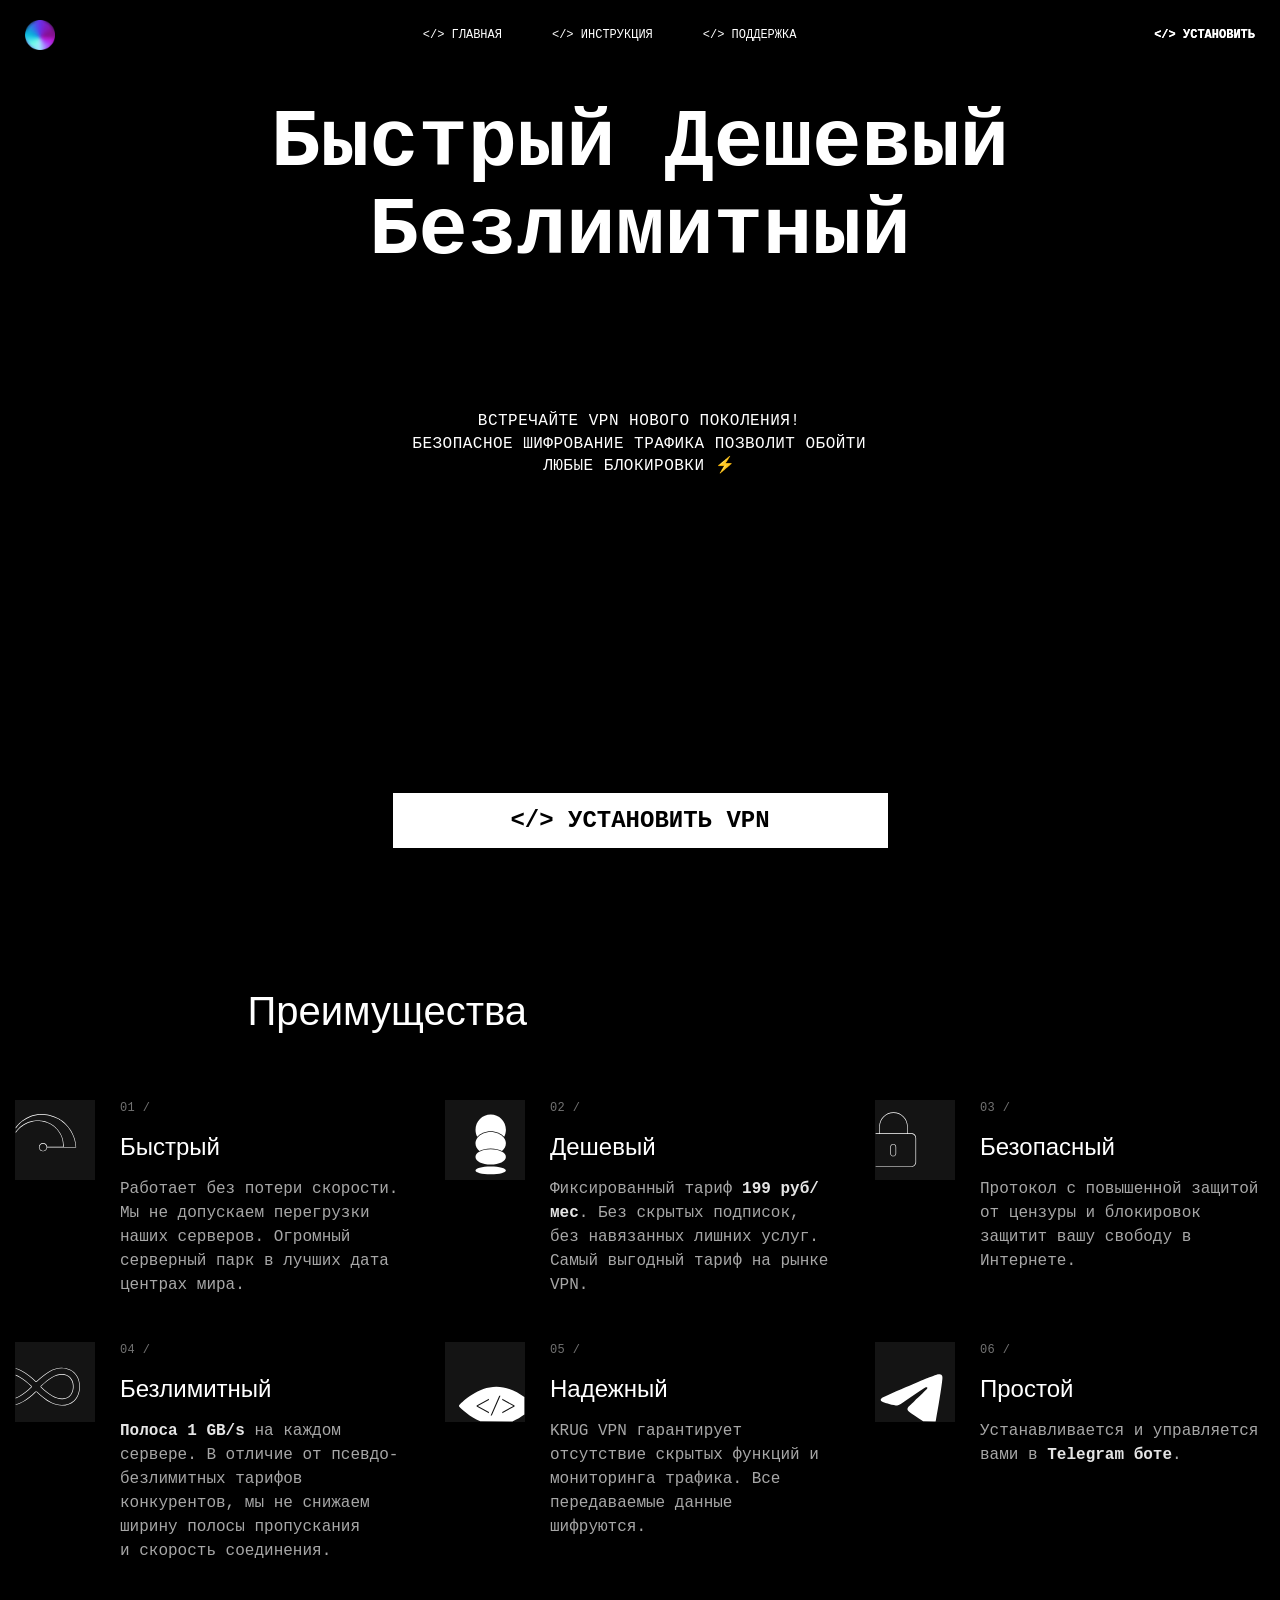
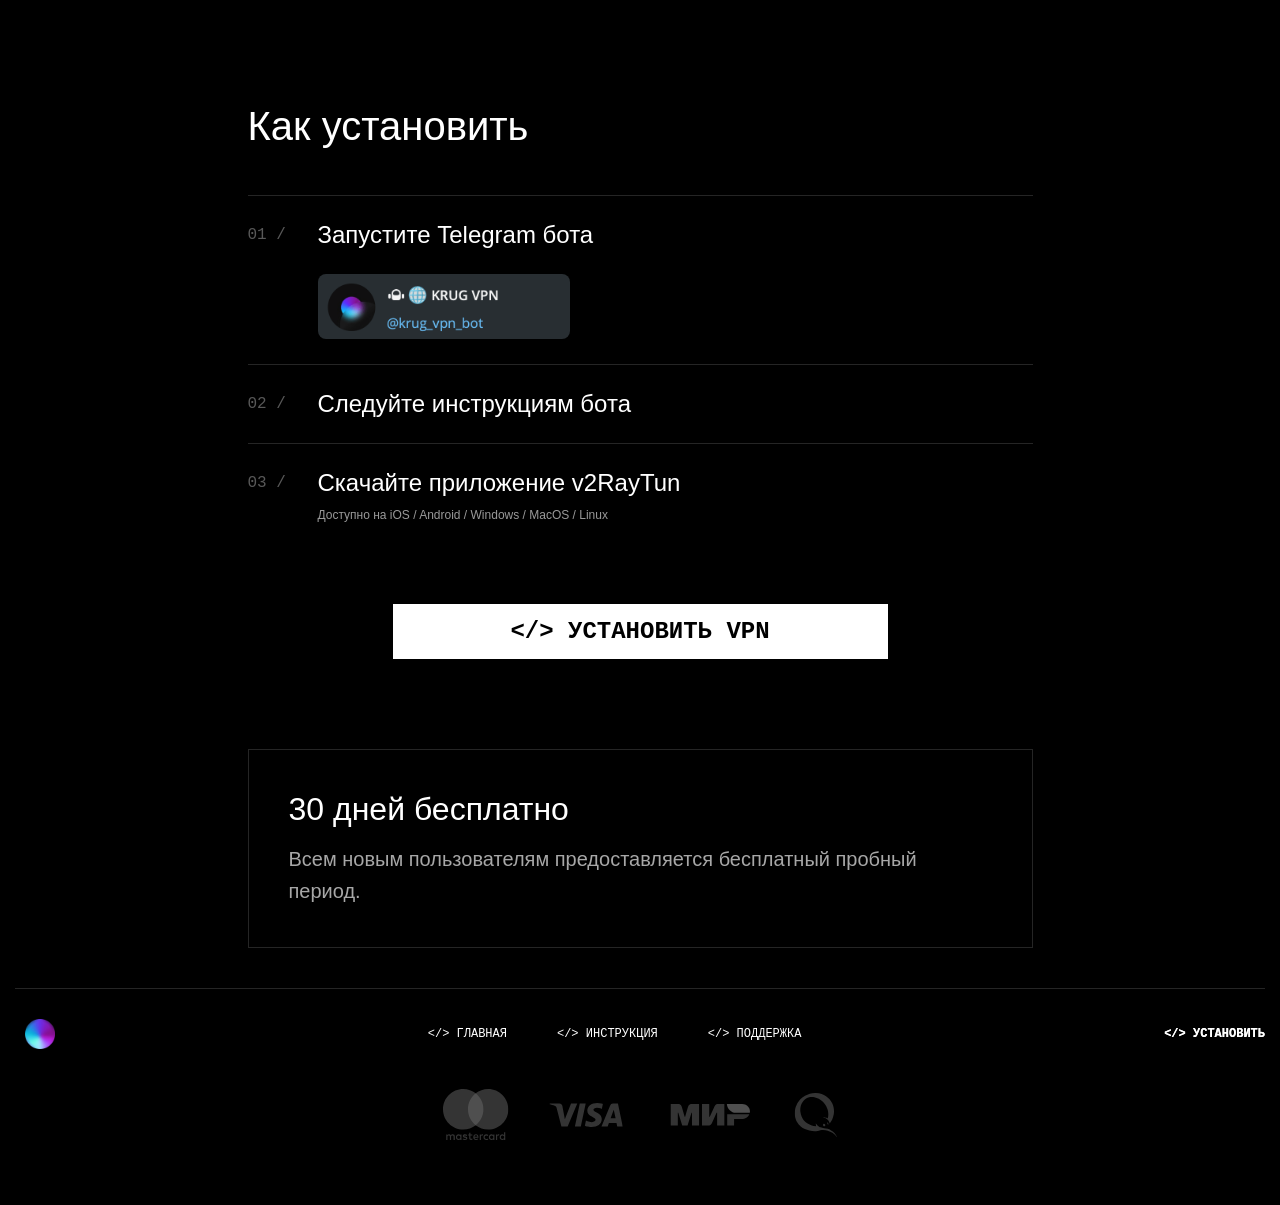
==== index.html @ d90e6f75 "initial" ====
<!DOCTYPE html>
<html lang="ru" prefix="og: https://ogp.me/ns#">

<head>
  <meta http-equiv="Content-Type" content="text/html; charset=UTF-8" />

  <meta http-equiv="X-UA-Compatible" content="IE=edge" />
  <meta name="viewport" content="width=device-width, initial-scale=1, maximum-scale=1" />

  <link rel="preconnect" href="https://fonts.googleapis.com/" />
  <link rel="preconnect" href="https://fonts.gstatic.com/" crossorigin="" />
  <link rel="stylesheet" href="./assets/styles.min.css" />

  <link rel="apple-touch-icon" sizes="180x180" href="./assets/favicons/apple-touch-icon.png" />
  <link rel="icon" type="image/png" sizes="32x32" href="./assets/favicons/favicon-32x32.png" />
  <link rel="icon" type="image/png" sizes="16x16" href="./assets/favicons/favicon-16x16.png" />
  <link rel="manifest" href="./assets/favicons/site.webmanifest" />
  <link rel="mask-icon" href="./assets/favicons/safari-pinned-tab.svg" color="#5bbad5" />
  <link rel="shortcut icon" href="./assets/favicons/favicon.ico" />

  <meta name="msapplication-TileColor" content="#222222" />
  <meta name="msapplication-config" content="./assets/favicons/browserconfig.xml" />
  <meta name="theme-color" content="#000000" />
  <title>KRUG VPN - VPN нового поколения. VPN телеграм бот</title>
  <meta property="og:title" content="KRUG VPN - VPN нового поколения. VPN телеграм бот" />
  <meta name="description"
    content="Встречайте VPN нового поколения! VPN telegram bot @krug_vpn_bot. Безопасная технология шифрования трафика Wireguard сделает вас настоящим привидением 👻" />
  <meta property="og:description"
    content="Встречайте VPN нового поколения! VPN telegram bot @krug_vpn_bot. Безопасная технология шифрования трафика Wireguard сделает вас настоящим привидением 👻" />
  <meta property="og:type" content="website" />
  <meta property="og:url" content="https://krug-vpn.com/" />
  <meta property="og:image" content="./assets/favicons/android-chrome-256x256.png" />
  <meta property="og:image:secure_url" content="./assets/favicons/android-chrome-256x256.png" />
  <meta property="og:image:alt" content="KRUG VPN - vpn нового поколения. VPN телеграм бот" />
  <meta name="keywords" content="vpn, telegram vpn" />
  <meta name="msapplication-config" content="/img/favicons/browserconfig.xml" />
  <!-- Yandex.Metrika counter -->
  <script type="text/javascript">
    (function (m, e, t, r, i, k, a) {
      m[i] =
        m[i] ||
        function () {
          (m[i].a = m[i].a || []).push(arguments);
        };
      m[i].l = 1 * new Date();
      for (var j = 0; j < document.scripts.length; j++) {
        if (document.scripts[j].src === r) {
          return;
        }
      }
      (k = e.createElement(t)),
      (a = e.getElementsByTagName(t)[0]),
      (k.async = 1),
      (k.src = r),
      a.parentNode.insertBefore(k, a);
    })(
      window,
      document,
      "script",
      "https://mc.yandex.ru/metrika/tag.js",
      "ym"
    );

    ym(95253328, "init", {
      clickmap: true,
      trackLinks: true,
      accurateTrackBounce: true,
      webvisor: true,
    });
  </script>
  <!-- Yandex.Metrika counter -->
  <script type="text/javascript">
    (function (m, e, t, r, i, k, a) {
      m[i] = m[i] || function () {
        (m[i].a = m[i].a || []).push(arguments)
      };
      m[i].l = 1 * new Date();
      for (var j = 0; j < document.scripts.length; j++) {
        if (document.scripts[j].src === r) {
          return;
        }
      }
      k = e.createElement(t), a = e.getElementsByTagName(t)[0], k.async = 1, k.src = r, a.parentNode.insertBefore(k,
        a)
    })(window, document, 'script', 'https://mc.yandex.ru/metrika/tag.js?id=104801585', 'ym');

    ym(104801585, 'init', {
      ssr: true,
      webvisor: true,
      clickmap: true,
      ecommerce: "dataLayer",
      accurateTrackBounce: true,
      trackLinks: true
    });
  </script>
  <noscript>
    <div><img src="https://mc.yandex.ru/watch/104801585" style="position:absolute; left:-9999px;" alt="" /></div>
  </noscript>
  <!-- /Yandex.Metrika counter -->
  <!-- Varioqub experiments -->
  <script type="text/javascript">
    (function (e, x, pe, r, i, me, nt) {
      (e[i] =
        e[i] ||
        function () {
          (e[i].a = e[i].a || []).push(arguments);
        }),
      (me = x.createElement(pe)),
      (me.async = 1),
      (me.src = r),
      (nt = x.getElementsByTagName(pe)[0]),
      nt.parentNode.insertBefore(me, nt);
    })(
      window,
      document,
      "script",
      "https://abt.s3.yandex.net/expjs/latest/exp.js",
      "ymab"
    );
    ymab("metrika.95253328", "init" /*, {clientFeatures}, {callback}*/ );
  </script>
  <noscript>
    <div>
      <img src="https://mc.yandex.ru/watch/95253328" style="position: absolute; left: -9999px" alt="" />
    </div>
  </noscript>
  <!-- /Yandex.Metrika counter -->
</head>

<body>
  <div class="wrapper">
    <header class="header">
      <nav class="nav">
        <a href="#" class="logo"></a>

        <div class="header__title">KRUG VPN</div>
        <ul class="nav__links">
          <li>
            <a href="/" rel="noopener noreferrer"> &lt;/&gt; ГЛАВНАЯ</a>
          </li>
          <li>
            <a href="https://telegra.ph/Instrukciya-po-ustanovke-KRUG-VPN-01-12" target="_blank"
              rel="noopener noreferrer">
              &lt;/&gt; ИНСТРУКЦИЯ</a>
          </li>
          <li>
            <a href="https://t.me/krug_vpn_support_bot" target="_blank" rel="noopener noreferrer">
              &lt;/&gt; ПОДДЕРЖКА</a>
          </li>
        </ul>

        <a href="https://telegram.me/krug_vpn_bot" target="_blank" rel="noopener noreferrer" class="header__install">
          <b>&lt;/&gt; УСТАНОВИТЬ</b>
        </a>

        <button id="menu-btn" class="menu-btn"></button>
      </nav>
    </header>

    <div id="mobile-menu" class="menu">
      <a href="#" target="_blank" rel="noopener noreferrer" class="menu__link">
        &lt;/&gt; ГЛАВНАЯ</a>
      <a href="https://telegra.ph/Instrukciya-po-ustanovke-KRUG-VPN-01-12" target="_blank" rel="noopener noreferrer"
        class="menu__link">
        &lt;/&gt; ИНСТРУКЦИЯ</a>
      <a href="https://t.me/krug_vpn_support_bot" target="_blank" rel="noopener noreferrer" class="menu__link">
        &lt;/&gt; ПОДДЕРЖКА</a>
      <hr />
      <a href="https://telegram.me/krug_vpn_bot" target="_blank" rel="noopener noreferrer" class="menu__link">
        <b>&lt;/&gt; УСТАНОВИТЬ</b>
      </a>
    </div>
  </div>

  <!-- content -->
  <main>
    <div class="wrapper wrapper_sm wrapper_main">
      <div class="main-block">
        <div class="hero-title">Быстрый Дешевый Безлимитный</div>
        <h1 class="main-block__text">
          ВСТРЕЧАЙТЕ VPN НОВОГО ПОКОЛЕНИЯ!<br />БЕЗОПАСНОЕ ШИФРОВАНИЕ ТРАФИКА
          ПОЗВОЛИТ ОБОЙТИ ЛЮБЫЕ БЛОКИРОВКИ&nbsp;⚡️
        </h1>
      </div>
    </div>

    <div class="slide">
      <video loop="" autoplay="" muted="" playsinline="" preload="metadata" src="./assets/d-50-min.mp4">
        <source src="" type="video/mp4" />
      </video>
    </div>

    <div class="wrapper">
      <a href="https://telegram.me/krug_vpn_bot" target="_blank" rel="noopener noreferrer" class="btn">&lt;/&gt;
        УСТАНОВИТЬ VPN</a>
    </div>

    <div class="wrapper wrapper_sm">
      <h2 class="title title_block">Преимущества</h2>
    </div>

    <div class="wrapper">
      <div class="cards">
        <div class="card">
          <img src="./assets/card-1.svg" alt="" class="card__icon" />
          <div class="card__content">
            <div class="card__num">01 /</div>
            <div class="card__title title">Быстрый</div>
            <div class="card__text">
              Работает без потери скорости. Мы не допускаем перегрузки наших
              серверов. Огромный серверный парк в лучших дата центрах мира.
            </div>
          </div>
        </div>
        <div class="card">
          <img src="./assets/card-2.svg" alt="" class="card__icon" />
          <div class="card__content">
            <div class="card__num">02 /</div>
            <div class="card__title title">Дешевый</div>
            <div class="card__text">
              Фиксированный тариф <b>199&nbsp;руб/мес</b>. Без скрытых
              подписок, без навязанных лишних услуг. Самый выгодный тариф на
              рынке VPN.
            </div>
          </div>
        </div>
        <div class="card">
          <img src="./assets/card-3.svg" alt="" class="card__icon" />
          <div class="card__content">
            <div class="card__num">03 /</div>
            <div class="card__title title">Безопасный</div>
            <div class="card__text">
              Протокол с повышенной защитой от цензуры и блокировок защитит
              вашу свободу в Интернете.
            </div>
          </div>
        </div>
        <div class="card">
          <img src="./assets/card-4.svg" alt="" class="card__icon" />
          <div class="card__content">
            <div class="card__num">04 /</div>
            <div class="card__title title">Безлимитный</div>
            <div class="card__text">
              <b>Полоса 1&nbsp;GB/s</b> на&nbsp;каждом сервере. В&nbsp;отличие
              от&nbsp;псевдо-безлимитных тарифов конкурентов,
              мы&nbsp;не&nbsp;снижаем ширину полосы пропускания
              и&nbsp;скорость соединения. <br />
            </div>
          </div>
        </div>
        <div class="card">
          <img src="./assets/card-5.svg" alt="" class="card__icon" />
          <div class="card__content">
            <div class="card__num">05 /</div>
            <div class="card__title title">Надежный</div>
            <div class="card__text">
              KRUG VPN гарантирует отсутствие скрытых функций и мониторинга
              трафика. Все передаваемые данные шифруются.
            </div>
          </div>
        </div>
        <div class="card">
          <img src="./assets/card-6.svg" alt="" class="card__icon" />
          <div class="card__content">
            <div class="card__num">06 /</div>
            <div class="card__title title">Простой</div>
            <div class="card__text">
              Устанавливается и&nbsp;управляется вами в&nbsp;<b>Telegram боте</b>.
            </div>
          </div>
        </div>
      </div>
    </div>

    <div class="wrapper wrapper_sm">
      <h2 class="title title_block">Как установить</h2>

      <div class="instr-block">
        <div class="instr">
          <div class="instr__head">
            <div class="instr__num">01 /</div>
            <div class="instr__title title">Запустите Telegram бота</div>
          </div>
          <div class="instr__body">
            <a href="https://telegram.me/krug_vpn_bot" target="_blank" rel="noopener noreferrer">
              <img src="./assets/tg.png" alt="" class="tg-img" />
            </a>
          </div>
        </div>
        <div class="instr">
          <div class="instr__head">
            <div class="instr__num">02 /</div>
            <div class="instr__title title">Следуйте инструкциям бота</div>
          </div>
        </div>
        <div class="instr">
          <div class="instr__head">
            <div class="instr__num">03 /</div>
            <div class="instr__title title">
              Скачайте приложение v2RayTun <br />
              <span style="color: #999; font-size: 12px">Доступно на iOS / Android / Windows / MacOS / Linux</span>
            </div>
          </div>
        </div>
      </div>

      <a href="https://telegram.me/krug_vpn_bot" target="_blank" rel="noopener noreferrer" class="btn">&lt;/&gt;
        УСТАНОВИТЬ VPN</a>

      <div class="promo">
        <div class="promo__title">30 дней бесплатно</div>
        <div class="promo__text">
          Всем новым пользователям предоставляется бесплатный пробный период.
        </div>
      </div>
    </div>
  </main>

  <!-- content END -->

  <div class="wrapper">
    <footer class="footer">
      <nav class="nav">
        <a href="#" class="logo"></a>

        <ul class="nav__links">
          <li>
            <a href="#" rel="noopener noreferrer"> &lt;/&gt; ГЛАВНАЯ</a>
          </li>
          <li>
            <a href="https://telegra.ph/Instrukciya-po-ustanovke-KRUG-VPN-01-12" target="_blank"
              rel="noopener noreferrer">
              &lt;/&gt; ИНСТРУКЦИЯ</a>
          </li>
          <li>
            <a href="https://t.me/krug_vpn_support_bot" target="_blank" rel="noopener noreferrer">
              &lt;/&gt; ПОДДЕРЖКА</a>
          </li>
        </ul>

        <a href="https://telegram.me/krug_vpn_bot" target="_blank" rel="noopener noreferrer" class="header__install">
          <b>&lt;/&gt; УСТАНОВИТЬ</b>
        </a>
      </nav>

      <!-- <div class="footer__cards">
                <nav class="nav">
                    <ul class="nav__links">
                        <li>
                            <a href="/rules">
                                &lt;/&gt; Правила пользования</a>
                        </li>
                        <li>
                            <a href="/privacy">
                                &lt;/&gt; Политика конфиденциальности</a>
                        </li>
                        <li>
                            <a href="/privacy-mobile-app">
                                &lt;/&gt; Политика конфиденциальности мобильного приложения</a>
                        </li>
                        <li>
                            <a href="/contacts">
                                &lt;/&gt; Контакты</a>
                        </li>
                        <li>
                            <a href="/payments">
                                &lt;/&gt; Оплата заказа</a>
                        </li>
                    </ul>
                </nav>
            </div> -->
      <div class="footer__cards">
        <img src="./assets/mc.svg" class="footer__card mc" alt="Mastrcard" />
        <img src="./assets/visa.svg" class="footer__card visa" alt="VISA" />
        <img src="./assets/mir.svg" class="footer__card mir" alt="МИР" />
        <img src="./assets/qiwi.svg" class="footer__card qiwi" alt="Qiwi" />
      </div>
    </footer>
  </div>
  <script src="./assets/jquery-3.6.0.min.js"></script>
  <script src="./assets/main.js"></script>
</body>

</html>
---- assets/styles.min.css ----
button,hr,input{overflow:visible}progress,sub,sup{vertical-align:baseline}.header,.menu{position:fixed}body,ul{margin:0}.btn,.header,.main-block__text{text-transform:uppercase}.instr__body,.slide,body.overflow{overflow:hidden}.instr__head.active,.menu-btn,.video__link{cursor:pointer}.btn,.hero-title,.main-block .title_2,.main-block__text{text-align:center}html{line-height:1.15;-webkit-text-size-adjust:100%}details,main{display:block}h1{font-size:2em;margin:.67em 0}hr{-webkit-box-sizing:content-box;box-sizing:content-box;height:0}[type=checkbox],[type=radio],legend{-webkit-box-sizing:border-box;padding:0}code,kbd,pre,samp{font-family:monospace,monospace;font-size:1em}*{-webkit-tap-highlight-color:transparent}abbr[title]{border-bottom:none;text-decoration:underline;-webkit-text-decoration:underline dotted;text-decoration:underline dotted}b,strong{font-weight:bolder}small{font-size:80%}sub,sup{font-size:75%;line-height:0;position:relative}sub{bottom:-.25em}sup{top:-.5em}img{border-style:none}button,input,optgroup,select,textarea{font-family:inherit;font-size:100%;line-height:1.15;margin:0}button,select{text-transform:none}[type=button],[type=reset],[type=submit],button{-webkit-appearance:button}[type=button]::-moz-focus-inner,[type=reset]::-moz-focus-inner,[type=submit]::-moz-focus-inner,button::-moz-focus-inner{border-style:none;padding:0}[type=button]:-moz-focusring,[type=reset]:-moz-focusring,[type=submit]:-moz-focusring,button:-moz-focusring{outline:ButtonText dotted 1px}fieldset{padding:.35em .75em .625em}legend{box-sizing:border-box;color:inherit;display:table;max-width:100%;white-space:normal}.promo__text b,a,body{color:#fff}textarea{overflow:auto}[type=checkbox],[type=radio]{box-sizing:border-box}[type=number]::-webkit-inner-spin-button,[type=number]::-webkit-outer-spin-button{height:auto}[type=search]{-webkit-appearance:textfield;outline-offset:-2px}[type=search]::-webkit-search-decoration{-webkit-appearance:none}::-webkit-file-upload-button{-webkit-appearance:button;font:inherit}.promo,.title{font-family:Roboto,sans-serif}summary{display:list-item}[hidden],template{display:none}.header{z-index:1000;font-size:12px;line-height:30px;background:#000;margin:0 -20px;width:100%;padding:20px}.header__title{display:none;font-size:1.5rem}.nav b{text-shadow:0 0 #fff}.nav{display:-webkit-box;display:-ms-flexbox;display:flex;-webkit-box-pack:justify;-ms-flex-pack:justify;justify-content:space-between}.footer__cards,.nav__links,.nav__links li{display:-webkit-box;display:-ms-flexbox}.nav__links{display:flex}.nav__links li{display:flex;margin:0 25px}.logo{width:50px;background:url(logo.webp) center/contain no-repeat;opacity:1!important}.btn,.slide,.wrapper{width:100%}.menu,body{background:#000}.menu{z-index:999;top:0;right:0;bottom:0;left:0;padding:125px 15px 20px;pointer-events:none;opacity:0;-webkit-transition:opacity .2s;-o-transition:opacity .2s;transition:opacity .2s}.menu-btn,.slide,.video{position:relative}.menu.active{opacity:1;pointer-events:auto}.menu__link{display:block;font-weight:400;font-size:16px;line-height:50px}.menu hr{margin:45px 0 15px;border:none;background:#252525;height:1px}.footer{padding:30px 0 50px;border-top:1px solid #252525;font-size:12px;line-height:30px}.footer__cards{display:flex;-ms-flex-wrap:wrap;flex-wrap:wrap;-webkit-box-align:center;-ms-flex-align:center;align-items:center;-webkit-box-pack:center;-ms-flex-pack:center;justify-content:center;padding-top:40px}.footer__card{margin:0 20px 15px}body{font-family:'PT Mono',monospace}*,::after,::before{-webkit-box-sizing:border-box;box-sizing:border-box}.wrapper{margin:0 auto;padding:0 15px;max-width:1350px}.wrapper_sm{max-width:815px}.title_block{margin:140px 0 0;font-weight:500;font-size:40px;line-height:47px}ul{list-style-type:none;padding:0}a{background-color:transparent;text-decoration:none;opacity:1;-webkit-transition:opacity .2s;-o-transition:opacity .2s;transition:opacity .2s}a:hover{opacity:.8}.main-block{padding:40px 0 25px}.main-block .title{font-weight:500;font-size:82px;line-height:76px}.hero-title{font-weight:700;font-size:82px;line-height:88px;height:300px;margin-top:60px}.main-block .title_3{text-align:right}.main-block__text{margin:10px 0 0;padding-left:18%;font-size:16px;line-height:142%;letter-spacing:.03em;max-width:642px;font-weight:400}.slide{height:250px;margin-bottom:40px}.slide video{position:absolute;left:50%;top:50%;-webkit-transform:translate(-50%,-50%);-ms-transform:translate(-50%,-50%);transform:translate(-50%,-50%);min-width:100%;width:100%;-webkit-filter:contrast(110%);filter:contrast(110%)}.btn{display:-webkit-box;display:-ms-flexbox;display:flex;-webkit-box-pack:center;-ms-flex-pack:center;justify-content:center;-webkit-box-align:center;-ms-flex-align:center;align-items:center;max-width:495px;height:55px;margin:0 auto;color:#000;background-color:#fff;font-weight:700;font-size:24px;line-height:1}.promo{margin:90px 0 40px;padding:40px;border:1px solid #252525}.menu-btn,.video--enabled .video__media{padding:0}.promo__title{margin-bottom:15px;font-weight:500;font-size:32px;line-height:38px}.promo__text{display:inline-block;font-weight:400;font-size:20px;line-height:32px;color:#a7a7a7}.menu-btn{z-index:1000;display:none;width:30px;height:30px;-webkit-appearance:none;-moz-appearance:none;appearance:none;border:none;background:url(menu.svg) center no-repeat;opacity:.7}.card,.cards{display:-webkit-box;display:-ms-flexbox}.menu-btn.close{background-image:url(x.svg);opacity:1}.cards{display:flex;-ms-flex-wrap:wrap;flex-wrap:wrap;-webkit-box-pack:justify;-ms-flex-pack:justify;justify-content:space-between;margin:0 -10px;padding-top:20px}.card{display:flex;-webkit-box-align:start;-ms-flex-align:start;align-items:flex-start;width:calc(33.33% - 20px);max-width:390px;margin:45px 10px 0}.instr__apps,.instr__body a,.instr__head{display:-webkit-box;display:-ms-flexbox}.card__icon{width:80px}.card__content{width:calc(100% - 80px);padding-left:25px}.card__num{font-size:12px;line-height:142%;letter-spacing:.03em;color:#727272}.card__title{margin:16px 0;font-weight:500;font-size:24px;line-height:28px}.card__text{font-size:16px;line-height:24px;color:#a7a7a7}.card__text b{color:#e5e5e5}.instr-block{margin-top:45px;margin-bottom:50px}.instr{border-top:1px solid #252525;opacity:1!important}.instr__head{display:flex;-webkit-box-align:start;-ms-flex-align:start;align-items:flex-start;padding-top:25px;padding-bottom:25px}.instr__body{display:none;display:-webkit-box;display:-ms-flexbox;display:flex;padding-left:70px;padding-bottom:25px}.instr__body a{display:flex}.instr__num{width:70px;font-size:16px;line-height:28px;color:#585858}.instr__title{width:calc(100% - 70px);font-weight:500;font-size:24px;line-height:28px}.tg-img{border-radius:8px;width:100%;max-width:268px;height:65px;-o-object-fit:contain;object-fit:contain}.arrow{width:30px;min-width:30px;height:16px;margin:0 37px;background:url(../img/icons/arrow.svg) center/contain no-repeat}.instr__apps{display:flex;-webkit-box-align:center;-ms-flex-align:center;align-items:center}.instr__apps-links,.video-block{display:-webkit-box;display:-ms-flexbox}.instr__apps-links{display:flex;-ms-flex-wrap:wrap;flex-wrap:wrap;-webkit-box-align:center;-ms-flex-align:center;align-items:center;margin:0 -14px}.instr__app-link{margin:7px 14px}.video-block{display:flex;margin:65px -13px 120px;-ms-flex-wrap:wrap;flex-wrap:wrap}.video{width:calc(25% - 26px);margin:0 13px 20px;height:0;padding-bottom:calc((25% - 26px) * .5625);background-color:#000}.video__link,.video__media{position:absolute;top:0;left:0;width:100%;height:100%}.video__media{display:-webkit-box;display:-ms-flexbox;display:flex;-webkit-box-orient:vertical;-webkit-box-direction:normal;-ms-flex-direction:column;flex-direction:column;-webkit-box-pack:center;-ms-flex-pack:center;justify-content:center;padding:10px;background:#141414;border:none}.video__media-text{text-align:center;font-weight:500;font-size:18px;line-height:21px}.video__media .logo{width:95px;height:35px;margin:0 auto 25px}@media (max-width:1350px){.slide video{width:1442px}.video{width:calc(33.33% - 26px);padding-bottom:calc((33.33% - 26px) * .5625)}}@media (max-width:950px){.card{width:calc(50% - 20px)}.video{width:calc(50% - 26px);padding-bottom:calc((50% - 26px) * .5625)}}@media (max-width:767px){.footer .nav,.nav__links{-webkit-box-orient:vertical;-webkit-box-direction:normal}.header__title,.menu-btn{display:block}.wrapper_main{max-width:330px}.main-block{max-width:560px;padding:20px 0 25px}.header{width:calc(100% + 5px)}.slide{height:0;padding-top:47%}.slide video{width:100%}.main-block .title{font-size:34px;line-height:1}.hero-title{font-weight:500;font-size:44px;line-height:46px;height:145px}.main-block .title_2{text-align:center}.main-block__text{margin-top:15px;padding-left:0;font-size:12px}.footer .nav{-ms-flex-direction:column;flex-direction:column;-webkit-box-align:center;-ms-flex-align:center;align-items:center}.nav__links{-webkit-box-align:flex-start;-ms-flex-align:flex-start;align-items:flex-start;-ms-flex-direction:column;flex-direction:column;margin:20px 0}.header .nav__links,.header__install{display:none}.footer{padding-bottom:35px}.footer__cards{padding-top:20px}.footer__card{margin:0 15px 15px}.mc{width:52px}.visa{width:59px}.mir{width:72px}.platron{width:60px}.pm{width:108px}.qiwi{width:30px}.nav__links li{margin:4px 0}.title_block{margin-top:65px;font-size:24px;line-height:28px}.card{margin-top:25px}.card__icon,.instr__apps-icon{width:50px}.card__content{width:calc(100% - 65px);padding-left:15px}.card__title,.video__media-text{font-size:16px;line-height:19px}.card__text{font-size:12px;line-height:16px}.video-block{margin:35px -5px 80px}.video{margin:0 5px 10px;width:calc(50% - 10px);padding-bottom:calc((50% - 10px) * .5625)}.promo{margin-top:35px;padding:25px}.promo__title{margin-bottom:15px;font-size:24px;line-height:28px}.promo__text{font-size:16px;line-height:24px}.promo__text-icon{width:35px;height:23px;margin-left:10px}.btn{font-size:18px}.instr-block{margin:25px 0}.instr__body{padding-left:45px}.instr__title{width:calc(100% - 45px);font-size:16px;line-height:19px}.instr__num{width:45px;font-size:12px;line-height:19px}.arrow{width:15px;height:16px;margin:20px 0;background-image:url(arrow-short.svg)}.instr__apps-links{margin:0 -10px;max-width:170px;-webkit-box-pack:justify;-ms-flex-pack:justify;justify-content:space-between}.instr__app-link{height:30px;margin-left:10px;margin-right:10px}.appstore{-webkit-box-ordinal-group:2;-ms-flex-order:1;order:1;width:98px}.macos{-webkit-box-ordinal-group:3;-ms-flex-order:2;order:2;width:30px}.googleplay{-webkit-box-ordinal-group:4;-ms-flex-order:3;order:3;width:92px}.win{-webkit-box-ordinal-group:5;-ms-flex-order:4;order:4;width:30px}}@media (max-width:600px){.card{width:calc(100% - 20px);max-width:100%}.video{margin:0 5px 10px;width:100%;padding-bottom:56.25%}.video__media-text{font-size:16px;line-height:19px}}
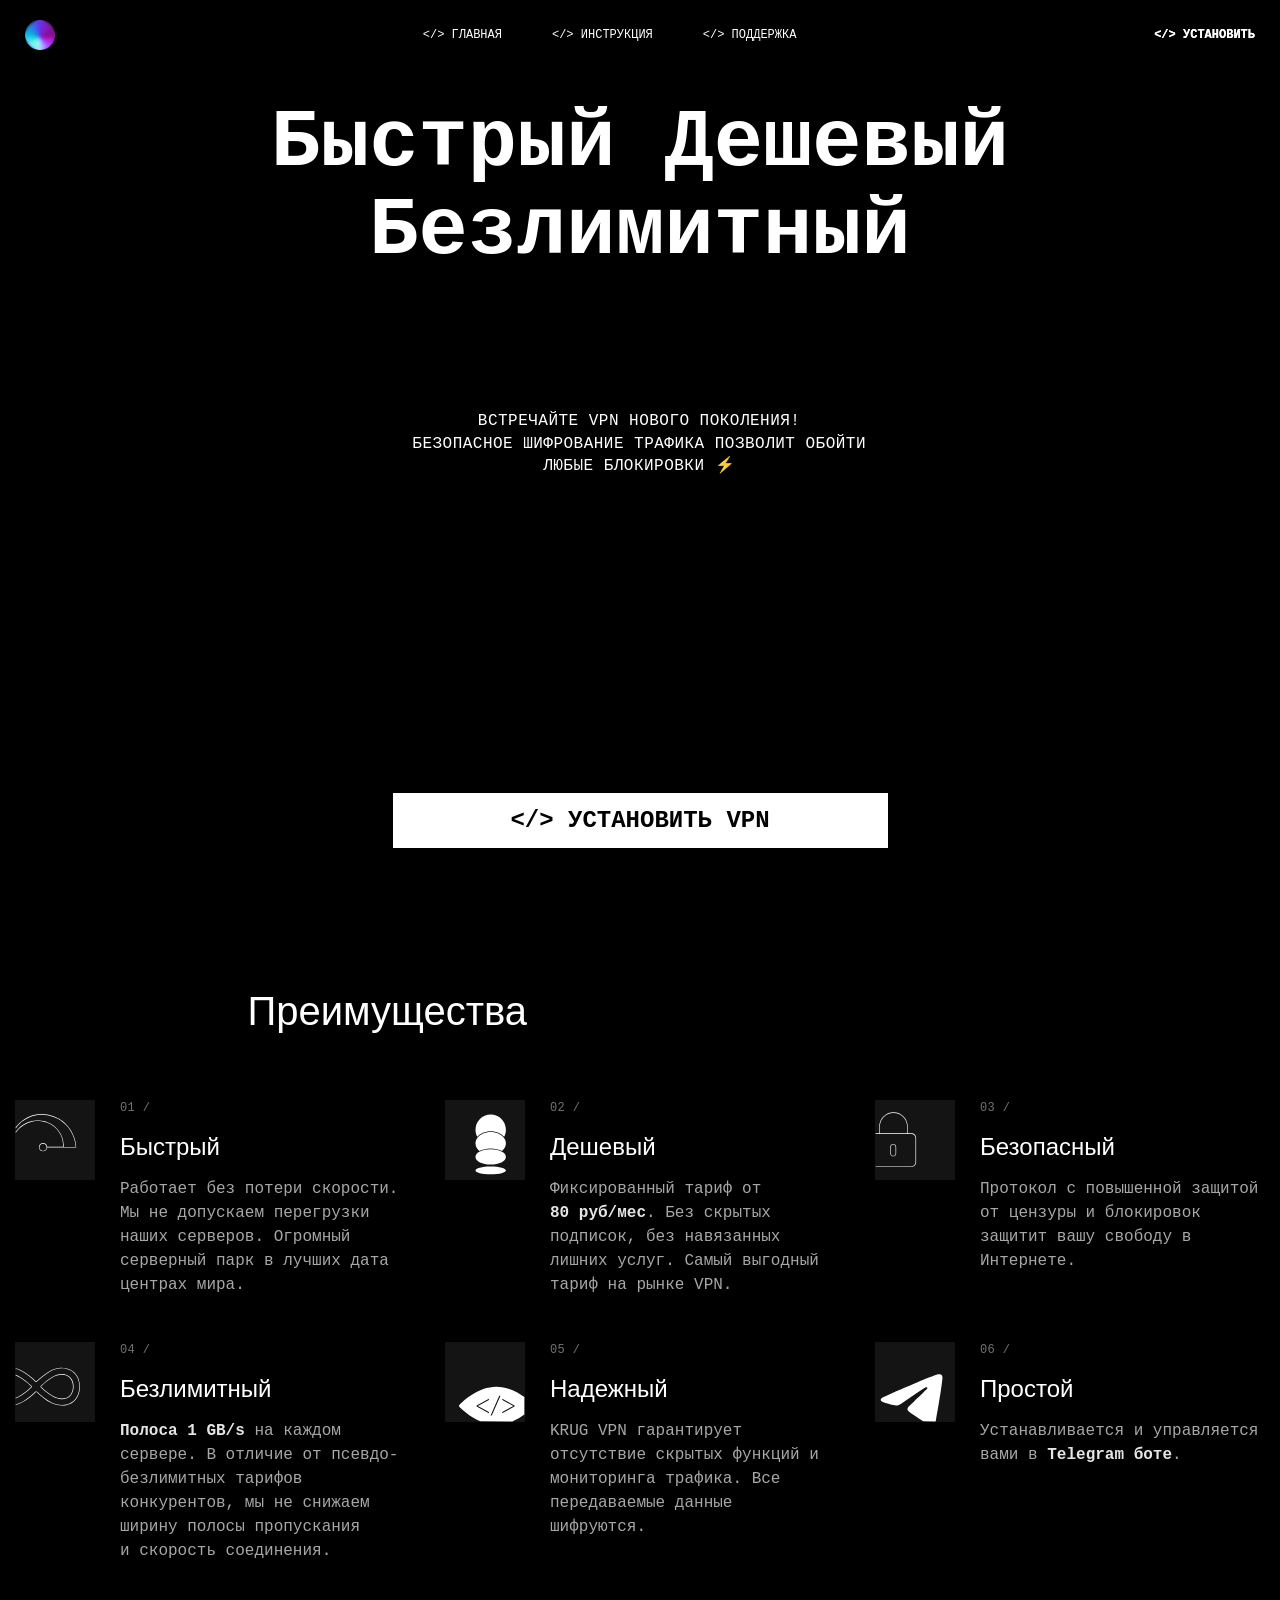
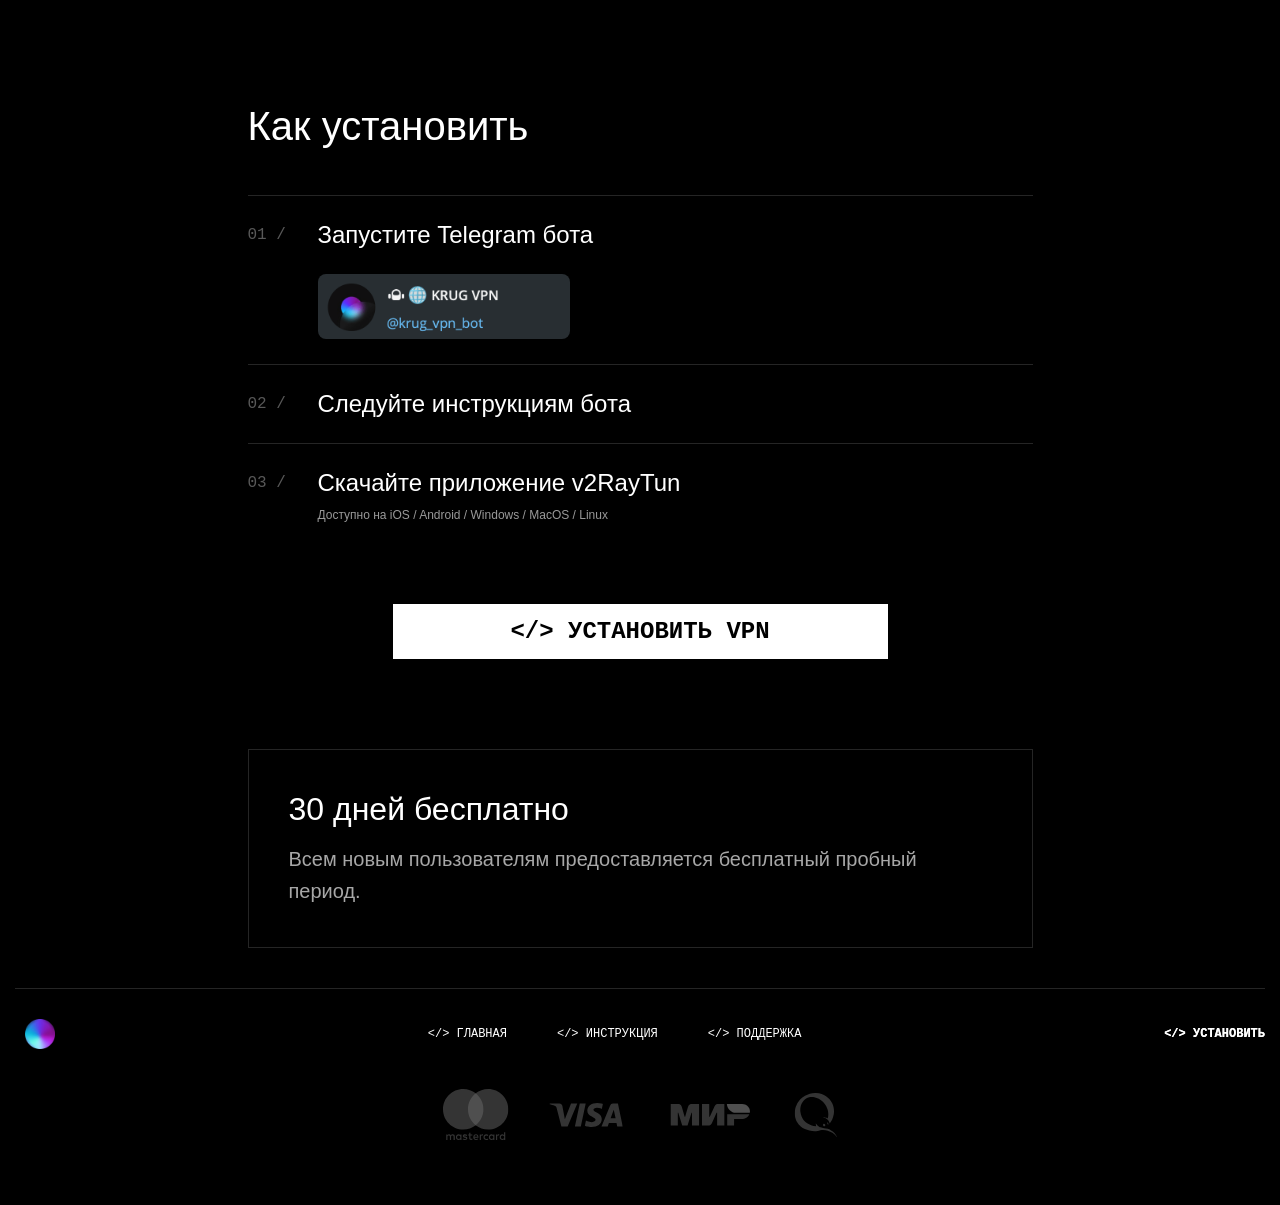
==== commit 1e10cb2f: "price update" ====
--- a/index.html
+++ b/index.html
@@ -218,7 +218,7 @@
             <div class="card__num">02 /</div>
             <div class="card__title title">Дешевый</div>
             <div class="card__text">
-              Фиксированный тариф <b>199&nbsp;руб/мес</b>. Без скрытых
+              Фиксированный тариф от <b>80&nbsp;руб/мес</b>. Без скрытых
               подписок, без навязанных лишних услуг. Самый выгодный тариф на
               рынке VPN.
             </div>
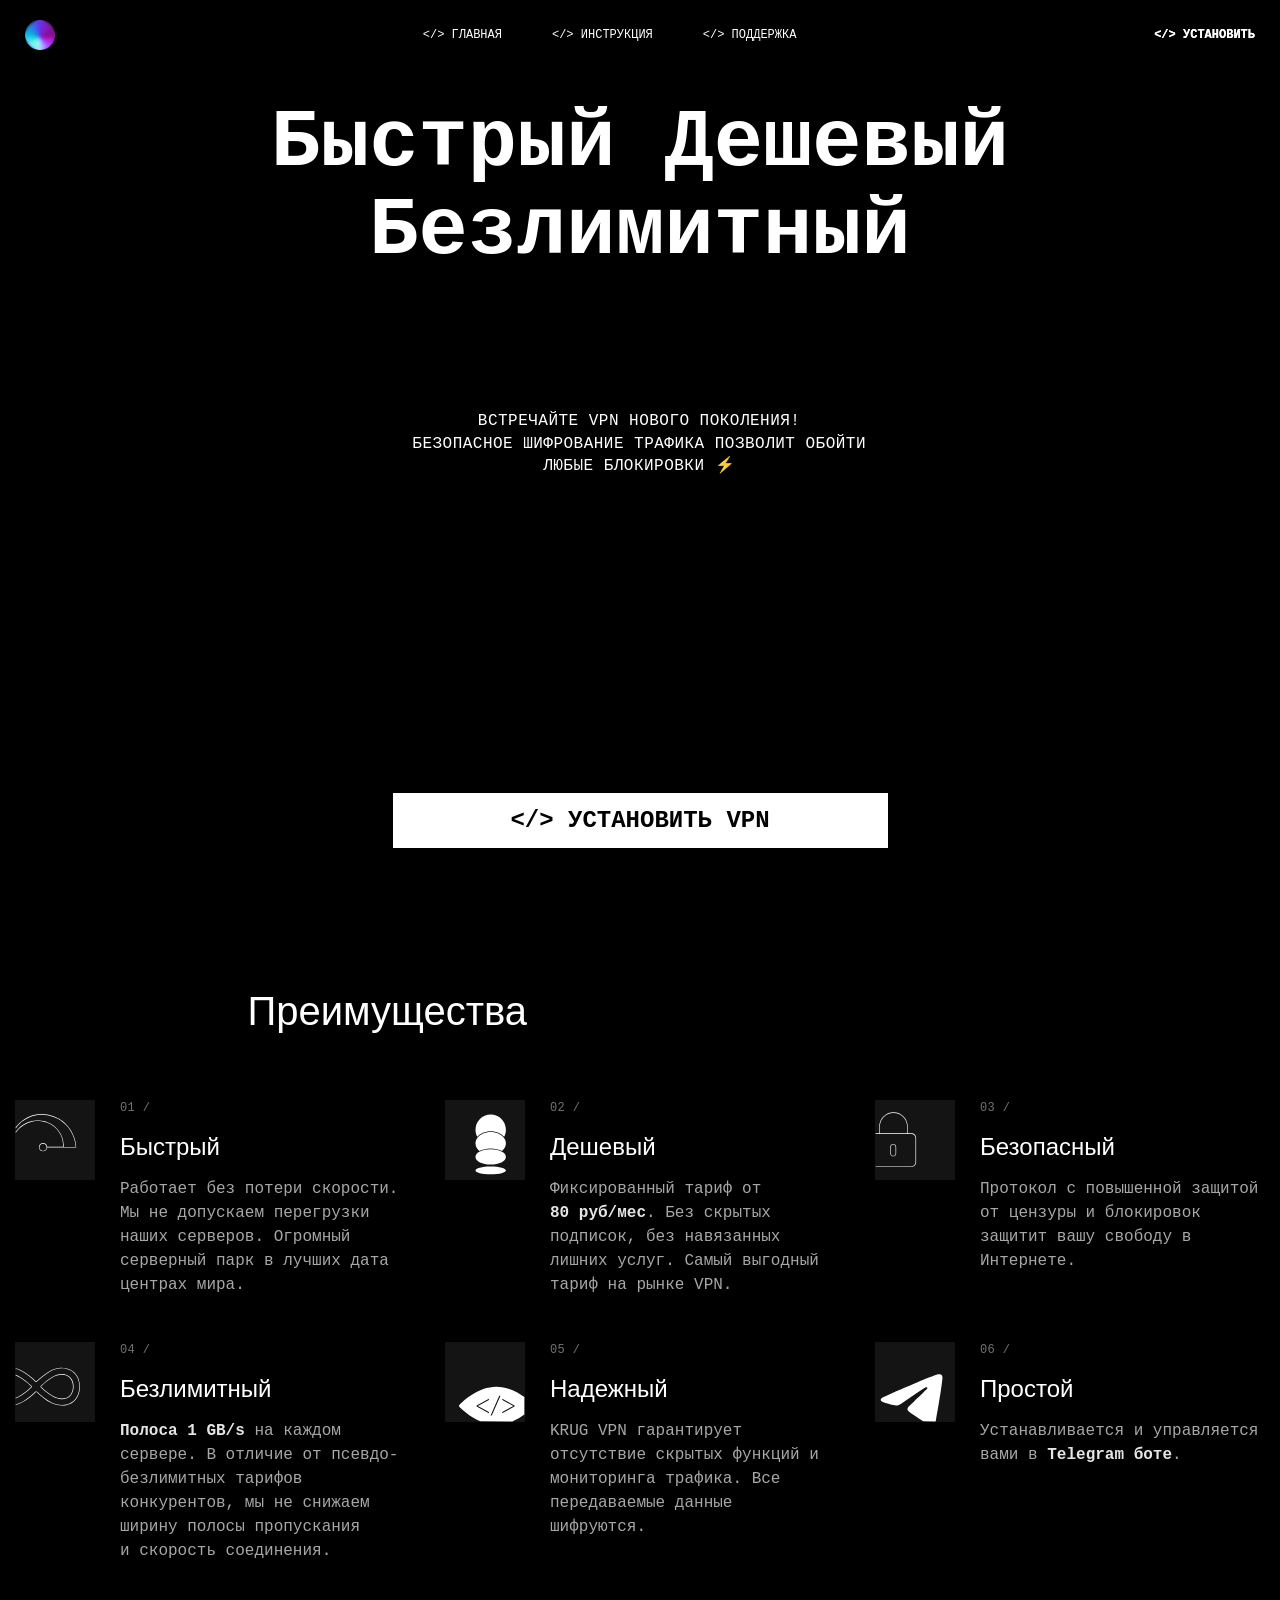
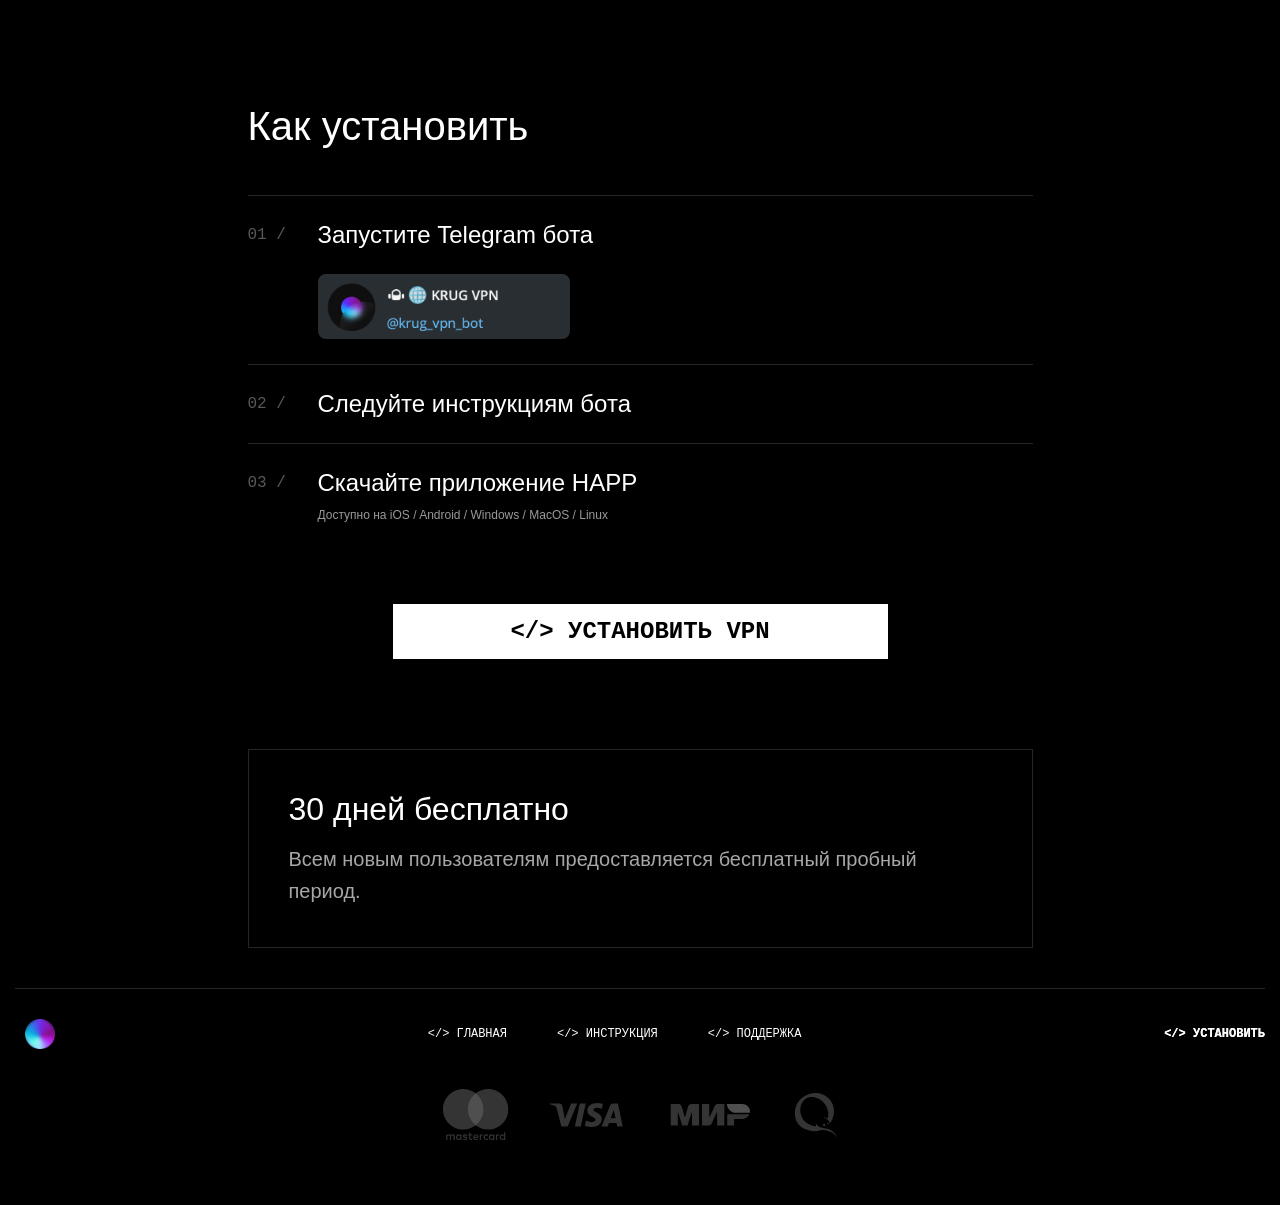
==== commit d8fff41a: "Update Telegram bot links and keywords in index.html" ====
--- a/index.html
+++ b/index.html
@@ -32,8 +32,7 @@
   <meta property="og:image" content="./assets/favicons/android-chrome-256x256.png" />
   <meta property="og:image:secure_url" content="./assets/favicons/android-chrome-256x256.png" />
   <meta property="og:image:alt" content="KRUG VPN - vpn нового поколения. VPN телеграм бот" />
-  <meta name="keywords" content="vpn, telegram vpn" />
-  <meta name="msapplication-config" content="/img/favicons/browserconfig.xml" />
+  <meta name="keywords" content="vpn, telegram vpn, vpn для телеграм, vpn бот телеграм, vpn через телеграм, обход блокировок, обойти блокировку, разблокировать сайты, vpn россия, vpn для россии, vpn рф, анонимный vpn, приватный vpn, анонимность в интернете, защита трафика, безопасный интернет, wireguard, wireguard vpn, v2ray, vless, xray vpn, быстрый vpn, vpn без логов, vpn подписка" />  <meta name="msapplication-config" content="/img/favicons/browserconfig.xml" />
   <!-- Yandex.Metrika counter -->
   <script type="text/javascript">
     (function (m, e, t, r, i, k, a) {
@@ -149,7 +148,7 @@
           </li>
         </ul>
 
-        <a href="https://telegram.me/krug_vpn_bot" target="_blank" rel="noopener noreferrer" class="header__install">
+        <a href="https://t.me/krug_vpn_bot/app" target="_blank" rel="noopener noreferrer" class="header__install">
           <b>&lt;/&gt; УСТАНОВИТЬ</b>
         </a>
 
@@ -166,7 +165,7 @@
       <a href="https://t.me/krug_vpn_support_bot" target="_blank" rel="noopener noreferrer" class="menu__link">
         &lt;/&gt; ПОДДЕРЖКА</a>
       <hr />
-      <a href="https://telegram.me/krug_vpn_bot" target="_blank" rel="noopener noreferrer" class="menu__link">
+      <a href="https://t.me/krug_vpn_bot/app" target="_blank" rel="noopener noreferrer" class="menu__link">
         <b>&lt;/&gt; УСТАНОВИТЬ</b>
       </a>
     </div>
@@ -191,7 +190,7 @@
     </div>
 
     <div class="wrapper">
-      <a href="https://telegram.me/krug_vpn_bot" target="_blank" rel="noopener noreferrer" class="btn">&lt;/&gt;
+      <a href="https://t.me/krug_vpn_bot/app" target="_blank" rel="noopener noreferrer" class="btn">&lt;/&gt;
         УСТАНОВИТЬ VPN</a>
     </div>
 
@@ -282,7 +281,7 @@
             <div class="instr__title title">Запустите Telegram бота</div>
           </div>
           <div class="instr__body">
-            <a href="https://telegram.me/krug_vpn_bot" target="_blank" rel="noopener noreferrer">
+            <a href="https://t.me/krug_vpn_bot/app" target="_blank" rel="noopener noreferrer">
               <img src="./assets/tg.png" alt="" class="tg-img" />
             </a>
           </div>
@@ -297,14 +296,14 @@
           <div class="instr__head">
             <div class="instr__num">03 /</div>
             <div class="instr__title title">
-              Скачайте приложение v2RayTun <br />
+              Скачайте приложение HAPP <br />
               <span style="color: #999; font-size: 12px">Доступно на iOS / Android / Windows / MacOS / Linux</span>
             </div>
           </div>
         </div>
       </div>
 
-      <a href="https://telegram.me/krug_vpn_bot" target="_blank" rel="noopener noreferrer" class="btn">&lt;/&gt;
+      <a href="https://t.me/krug_vpn_bot/app" target="_blank" rel="noopener noreferrer" class="btn">&lt;/&gt;
         УСТАНОВИТЬ VPN</a>
 
       <div class="promo">
@@ -338,7 +337,7 @@
           </li>
         </ul>
 
-        <a href="https://telegram.me/krug_vpn_bot" target="_blank" rel="noopener noreferrer" class="header__install">
+        <a href="https://t.me/krug_vpn_bot/app" target="_blank" rel="noopener noreferrer" class="header__install">
           <b>&lt;/&gt; УСТАНОВИТЬ</b>
         </a>
       </nav>
@@ -381,4 +380,4 @@
   <script src="./assets/main.js"></script>
 </body>
 
-</html>+</html>
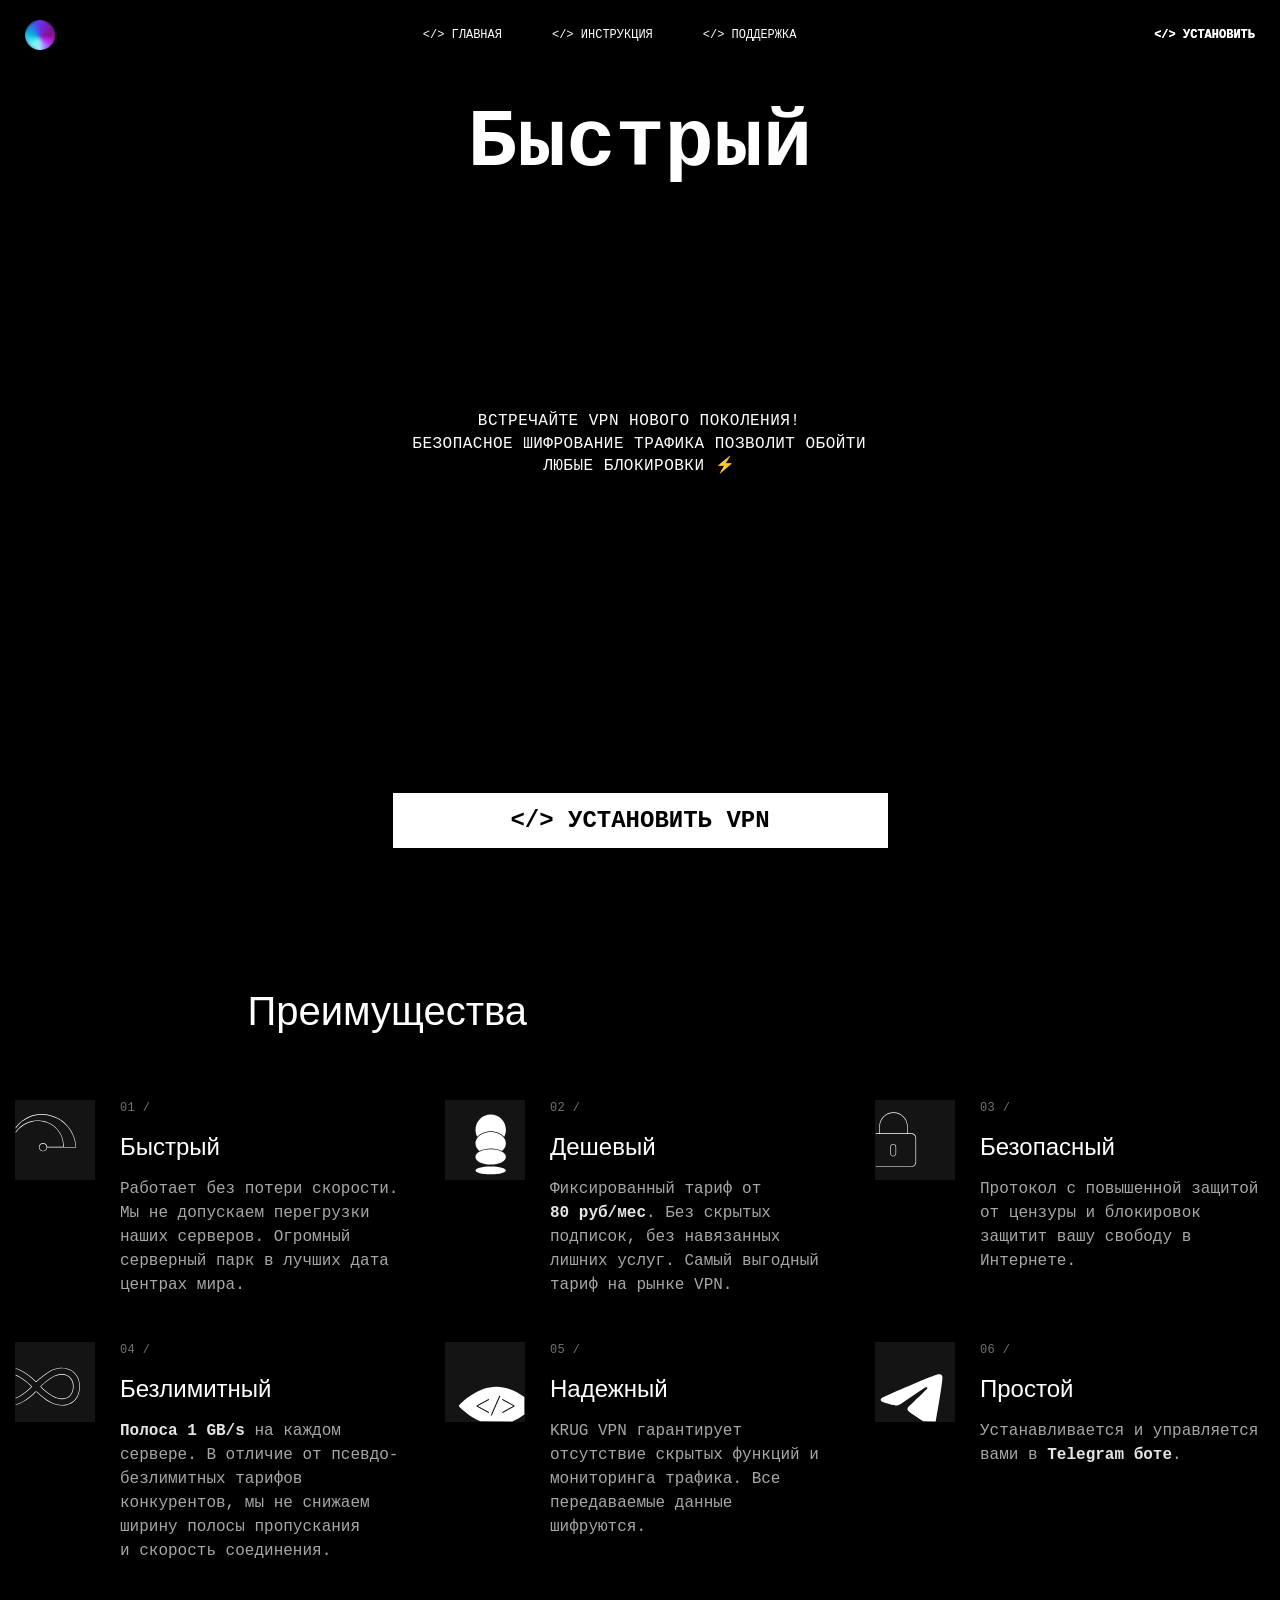
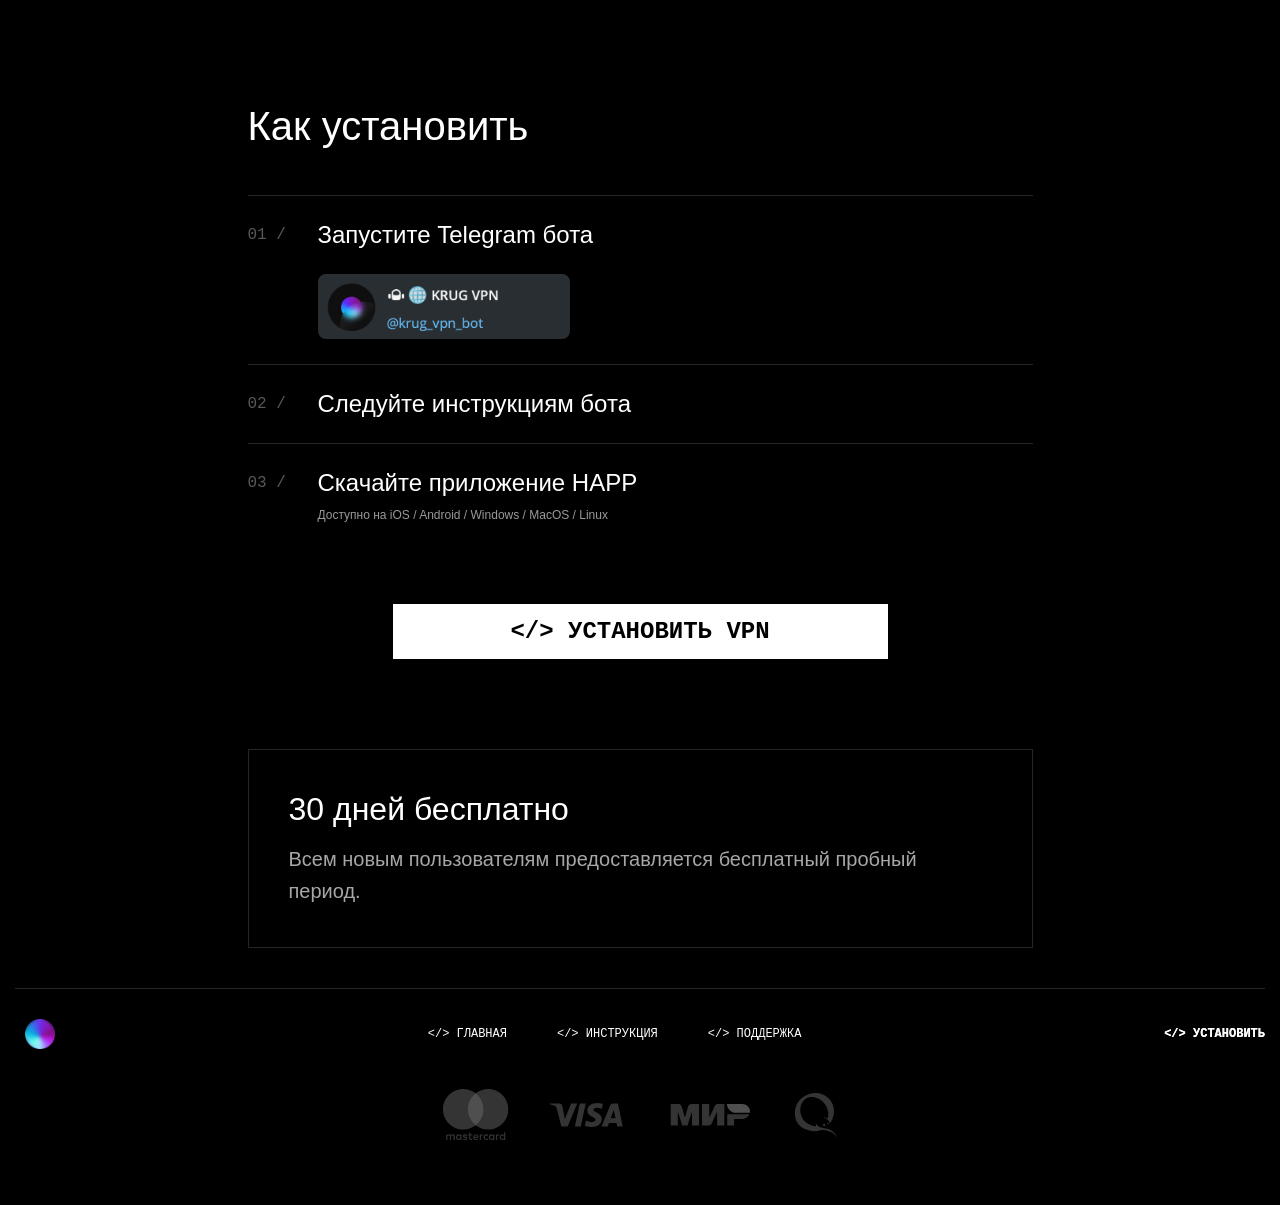
==== commit 458cfa40: "Refactor main.js to use vanilla JavaScript for menu toggle and video source selection; improve text " ====
--- a/index.html
+++ b/index.html
@@ -5,8 +5,9 @@
   <meta http-equiv="Content-Type" content="text/html; charset=UTF-8" />
 
   <meta http-equiv="X-UA-Compatible" content="IE=edge" />
-  <meta name="viewport" content="width=device-width, initial-scale=1, maximum-scale=1" />
-
+  <meta name="viewport" content="width=device-width, initial-scale=1" />
+
+  <link rel="canonical" href="https://krugvpn.com/" />
   <link rel="preconnect" href="https://fonts.googleapis.com/" />
   <link rel="preconnect" href="https://fonts.gstatic.com/" crossorigin="" />
   <link rel="stylesheet" href="./assets/styles.min.css" />
@@ -28,11 +29,11 @@
   <meta property="og:description"
     content="Встречайте VPN нового поколения! VPN telegram bot @krug_vpn_bot. Безопасная технология шифрования трафика Wireguard сделает вас настоящим привидением 👻" />
   <meta property="og:type" content="website" />
-  <meta property="og:url" content="https://krug-vpn.com/" />
-  <meta property="og:image" content="./assets/favicons/android-chrome-256x256.png" />
-  <meta property="og:image:secure_url" content="./assets/favicons/android-chrome-256x256.png" />
+  <meta property="og:url" content="https://krugvpn.com/" />
+  <meta property="og:image" content="https://krugvpn.com/assets/favicons/android-chrome-256x256.png" />
+  <meta property="og:image:secure_url" content="https://krugvpn.com/assets/favicons/android-chrome-256x256.png" />
   <meta property="og:image:alt" content="KRUG VPN - vpn нового поколения. VPN телеграм бот" />
-  <meta name="keywords" content="vpn, telegram vpn, vpn для телеграм, vpn бот телеграм, vpn через телеграм, обход блокировок, обойти блокировку, разблокировать сайты, vpn россия, vpn для россии, vpn рф, анонимный vpn, приватный vpn, анонимность в интернете, защита трафика, безопасный интернет, wireguard, wireguard vpn, v2ray, vless, xray vpn, быстрый vpn, vpn без логов, vpn подписка" />  <meta name="msapplication-config" content="/img/favicons/browserconfig.xml" />
+  <meta name="keywords" content="vpn, telegram vpn, vpn для телеграм, vpn бот телеграм, vpn через телеграм, обход блокировок, обойти блокировку, разблокировать сайты, vpn россия, vpn для россии, vpn рф, анонимный vpn, приватный vpn, анонимность в интернете, защита трафика, безопасный интернет, wireguard, wireguard vpn, v2ray, vless, xray vpn, быстрый vpn, vpn без логов, vpn подписка" />
   <!-- Yandex.Metrika counter -->
   <script type="text/javascript">
     (function (m, e, t, r, i, k, a) {
@@ -130,7 +131,7 @@
   <div class="wrapper">
     <header class="header">
       <nav class="nav">
-        <a href="#" class="logo"></a>
+        <a href="#" class="logo" aria-label="KRUG VPN — главная"></a>
 
         <div class="header__title">KRUG VPN</div>
         <ul class="nav__links">
@@ -152,7 +153,7 @@
           <b>&lt;/&gt; УСТАНОВИТЬ</b>
         </a>
 
-        <button id="menu-btn" class="menu-btn"></button>
+        <button id="menu-btn" class="menu-btn" aria-label="Открыть меню"></button>
       </nav>
     </header>
 
@@ -184,9 +185,7 @@
     </div>
 
     <div class="slide">
-      <video loop="" autoplay="" muted="" playsinline="" preload="metadata" src="./assets/d-50-min.mp4">
-        <source src="" type="video/mp4" />
-      </video>
+      <video loop="" autoplay="" muted="" playsinline="" preload="metadata" src="./assets/d-50-min.mp4"></video>
     </div>
 
     <div class="wrapper">
@@ -282,7 +281,7 @@
           </div>
           <div class="instr__body">
             <a href="https://t.me/krug_vpn_bot/app" target="_blank" rel="noopener noreferrer">
-              <img src="./assets/tg.png" alt="" class="tg-img" />
+              <img src="./assets/tg.png" alt="Запустить Telegram бот KRUG VPN" class="tg-img" />
             </a>
           </div>
         </div>
@@ -320,7 +319,7 @@
   <div class="wrapper">
     <footer class="footer">
       <nav class="nav">
-        <a href="#" class="logo"></a>
+        <a href="#" class="logo" aria-label="KRUG VPN — главная"></a>
 
         <ul class="nav__links">
           <li>
@@ -376,8 +375,7 @@
       </div>
     </footer>
   </div>
-  <script src="./assets/jquery-3.6.0.min.js"></script>
-  <script src="./assets/main.js"></script>
+  <script src="./assets/main.js" defer></script>
 </body>
 
 </html>
